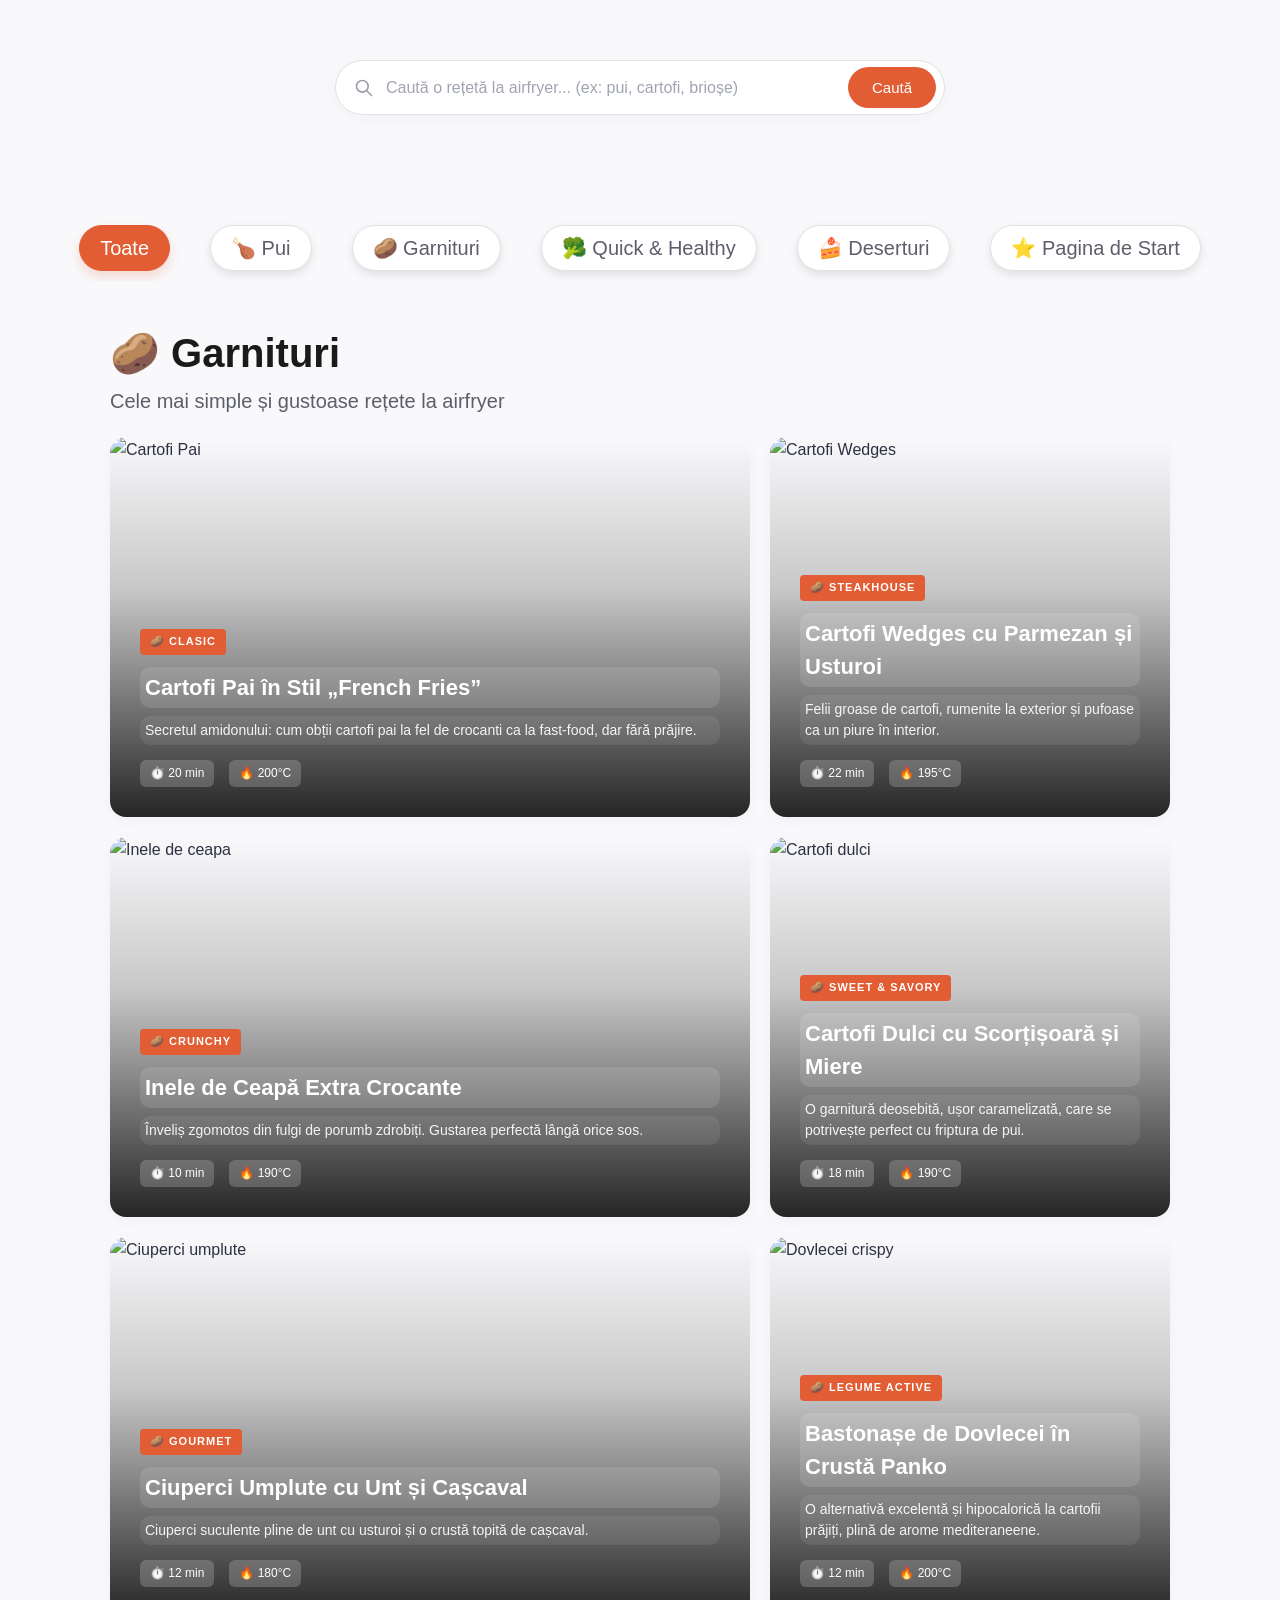
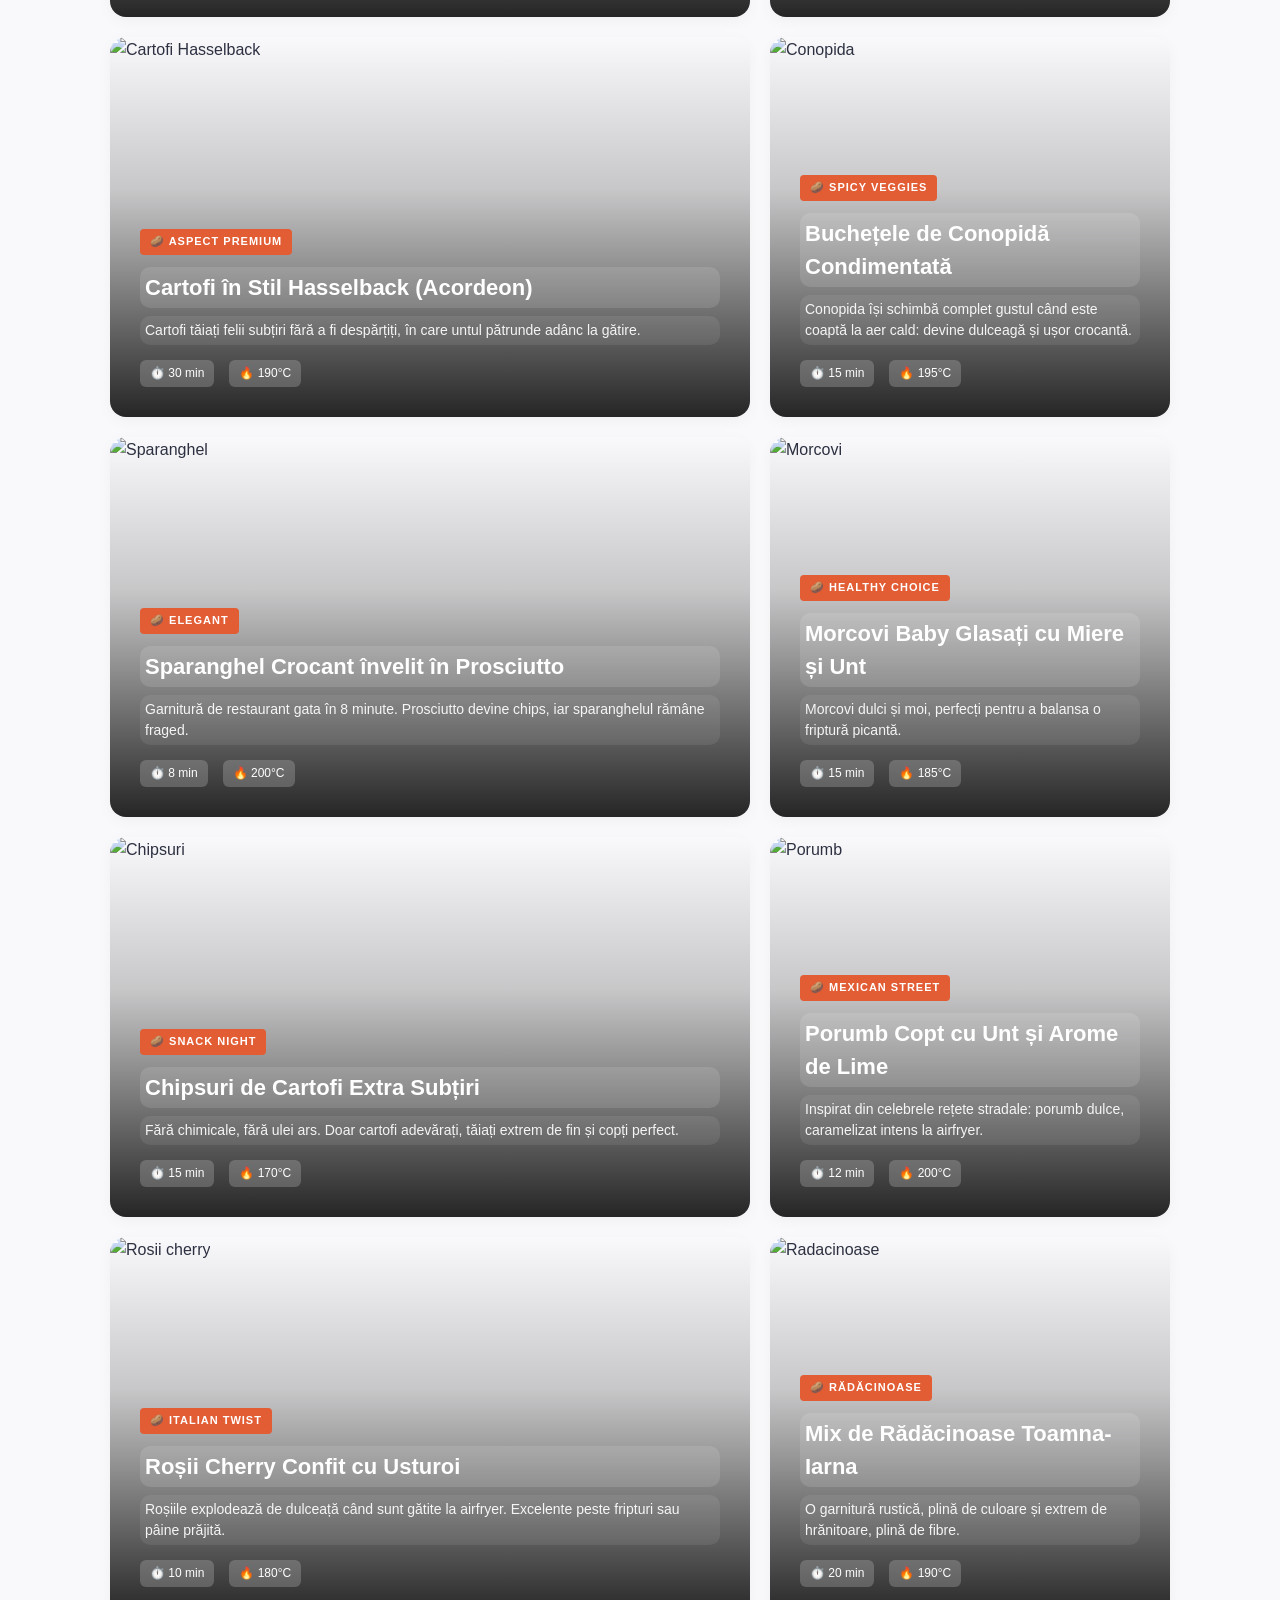
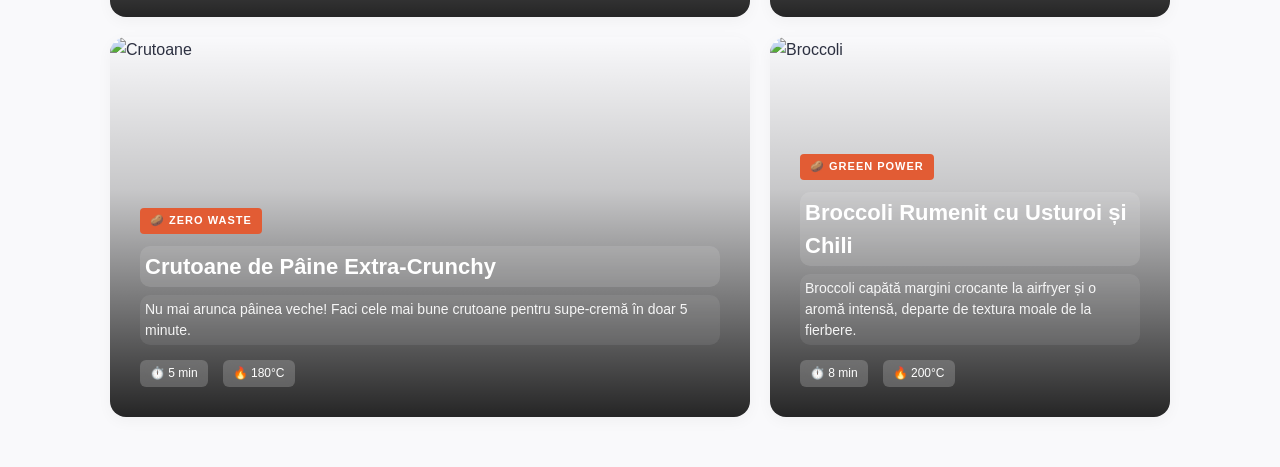
==== garnituri.html @ 23958c7d "Add files via upload" ====
<!DOCTYPE html>
<html lang="en">
<head>
    <meta charset="UTF-8">
    <meta name="viewport" content="width=device-width, initial-scale=1.0">
    <title>Retete rapide pentru airfryer</title>
    
    <link rel = "stylesheet" href = "style.css">
    <link rel = "stylesheet" href = "search_bar.css">
    <link rel = "stylesheet" href = "buttons.css">
    <link rel = "stylesheet" href = "weekly_meals.css">
</head>
<body>

    <section class="search-container">
    <div class="search-wrapper">
        <svg class="search-icon" xmlns="http://www.w3.org/2000/svg" fill="none" viewBox="0 0 24 24" stroke="currentColor">
            <path stroke-linecap="round" stroke-linejoin="round" stroke-width="2" d="M21 21l-6-6m2-5a7 7 0 11-14 0 7 7 0 0114 0z" />
        </svg>
        
        <input type="text" id="recipe-search" placeholder="Caută o rețetă la airfryer... (ex: pui, cartofi, brioșe)" autocomplete="off">
        
        <button type="button" class="search-btn">Caută</button>
    </div>
</section>

    <div class="quick-tags">
    <button class="tag-btn active">Toate</button>
    <button class="tag-btn">🍗 Pui</button>
    <button class="tag-btn">🥔 Garnituri</button>
    <button class="tag-btn">🥦 Quick & Healthy</button>
    <button class="tag-btn">🍰 Deserturi</button>
    <button class="tag-btn">⭐️ Pagina de Start</button>
</div>

<section class="weekly-highlights">
    <div class="weekly-header">
        <h2>🥔 Garnituri</h2>
        <p>Cele mai simple și gustoase rețete la airfryer</p>
    </div>

    <div class="highlights-container">
        <article class="highlight-card premium-banner">
            <img src="https://www.thespruceeats.com/thmb/IHKuXcx3uUI1IWkM_cnnQdFH-zQ=/3485x2323/filters:fill(auto,1)/how-to-make-homemade-french-fries-2215971-hero-01-02f62a016f3e4aa4b41d0c27539885c3.jpg" alt="Cartofi Pai" class="highlight-img">
    <div class="highlight-ingredients-overlay">
        <h4>🛒 Ingrediente rapide:</h4>
        <ul>
            <li>4 cartofi mari (pcurățați)</li>
            <li>1 lingură ulei de floarea soarelui</li>
            <li>1 linguriță amidon de porumb</li>
            <li>Sare & boia dulce după gust</li>
        </ul>
    </div>
    <div class="highlight-overlay">
        <span class="highlight-badge">🥔 Clasic</span>
        <h3>Cartofi Pai în Stil „French Fries”</h3>
        <p>Secretul amidonului: cum obții cartofi pai la fel de crocanti ca la fast-food, dar fără prăjire.</p>
        <div class="highlight-meta"><span>⏱️ 20 min</span><span>🔥 200°C</span></div>
    </div>
</article>

<!-- REȚETA 2: CARTOFI WEDGES CU USTUROI -->
<article class="highlight-card">
    <img src="https://sofiaeats.com/wp-content/uploads/2025/07/Baked_Garlic_Parmesan_Potato_Wedges_2.webp" alt="Cartofi Wedges" class="highlight-img">
    <div class="highlight-ingredients-overlay">
        <h4>🛒 Ingrediente rapide:</h4>
        <ul>
            <li>500g cartofi roșii cu coajă</li>
            <li>1 lingură ulei de măsline</li>
            <li>1 linguriță usturoi pudră & rozmarin</li>
            <li>50g parmezan ras fin</li>
        </ul>
    </div>
    <div class="highlight-overlay">
        <span class="highlight-badge">🥔 Steakhouse</span>
        <h3>Cartofi Wedges cu Parmezan și Usturoi</h3>
        <p>Felii groase de cartofi, rumenite la exterior și pufoase ca un piure în interior.</p>
        <div class="highlight-meta"><span>⏱️ 22 min</span><span>🔥 195°C</span></div>
    </div>
</article>

<!-- REȚETA 3: INELE DE CEAPĂ -->
<article class="highlight-card">
    <img src="https://burgerbites.be/wp-content/uploads/2020/03/onion-rings-scaled.jpg" alt="Inele de ceapa" class="highlight-img">
    <div class="highlight-ingredients-overlay">
        <h4>🛒 Ingrediente rapide:</h4>
        <ul>
            <li>2 cepe albe mari</li>
            <li>2 ouă bătute & 50g făină</li>
            <li>100g fulgi de porumb zdrobiți</li>
            <li>Sare, piper & un praf de boia</li>
        </ul>
    </div>
    <div class="highlight-overlay">
        <span class="highlight-badge">🥔 Crunchy</span>
        <h3>Inele de Ceapă Extra Crocante</h3>
        <p>Înveliș zgomotos din fulgi de porumb zdrobiți. Gustarea perfectă lângă orice sos.</p>
        <div class="highlight-meta"><span>⏱️ 10 min</span><span>🔥 190°C</span></div>
    </div>
</article>

<!-- REȚETA 4: CARTOFI DULCI CU MIERE -->
<article class="highlight-card">
    <img src="https://therecipemingle.com/wp-content/uploads/2025/08/0_1-2025-08-04T093322.227.png" alt="Cartofi dulci" class="highlight-img">
    <div class="highlight-ingredients-overlay">
        <h4>🛒 Ingrediente rapide:</h4>
        <ul>
            <li>3 cartofi dulci medii</li>
            <li>1 lingură ulei de cocos topit</li>
            <li>1/2 linguriță scorțișoară</li>
            <li>1 lingură miere (la final)</li>
        </ul>
    </div>
    <div class="highlight-overlay">
        <span class="highlight-badge">🥔 Sweet & Savory</span>
        <h3>Cartofi Dulci cu Scorțișoară și Miere</h3>
        <p>O garnitură deosebită, ușor caramelizată, care se potrivește perfect cu friptura de pui.</p>
        <div class="highlight-meta"><span>⏱️ 18 min</span><span>🔥 190°C</span></div>
    </div>
</article>

<!-- REȚETA 5: CIUPERCI UMPLUTE -->
<article class="highlight-card">
    <img src="https://recipeelite.com/wp-content/uploads/2025/07/Creamy_Crab_Stuffed_Mushrooms_2.webp" alt="Ciuperci umplute" class="highlight-img">
    <div class="highlight-ingredients-overlay">
        <h4>🛒 Ingrediente rapide:</h4>
        <ul>
            <li>8 ciuperci mari Champignon</li>
            <li>50g unt moale & 2 căței usturoi</li>
            <li>50g cașcaval sau mozzarella</li>
            <li>Pătrunjel verde tocat fin</li>
        </ul>
    </div>
    <div class="highlight-overlay">
        <span class="highlight-badge">🥔 Gourmet</span>
        <h3>Ciuperci Umplute cu Unt și Cașcaval</h3>
        <p>Ciuperci suculente pline de unt cu usturoi și o crustă topită de cașcaval.</p>
        <div class="highlight-meta"><span>⏱️ 12 min</span><span>🔥 180°C</span></div>
    </div>
</article>

<!-- REȚETA 6: DOVLECEI CRISPY PANOTAȚI -->
<article class="highlight-card">
    <img src="https://www.lyndicohen.com/wp-content/uploads/2021/10/B9D699D5-D8AF-4B80-97AF-307692609AE4_1_201_a-1-1600x1200.jpeg" alt="Dovlecei crispy" class="highlight-img">
    <div class="highlight-ingredients-overlay">
        <h4>🛒 Ingrediente rapide:</h4>
        <ul>
            <li>2 dovlecei tăiați bastonașe</li>
            <li>1 ou bătut</li>
            <li>60g pesmet Panko</li>
            <li>30g parmezan ras & oregano</li>
        </ul>
    </div>
    <div class="highlight-overlay">
        <span class="highlight-badge">🥔 Legume active</span>
        <h3>Bastonașe de Dovlecei în Crustă Panko</h3>
        <p>O alternativă excelentă și hipocalorică la cartofii prăjiți, plină de arome mediteraneene.</p>
        <div class="highlight-meta"><span>⏱️ 12 min</span><span>🔥 200°C</span></div>
    </div>
</article>

<!-- REȚETA 7: CARTOFI HASSELBACK -->
<article class="highlight-card">
    <img src="https://cdn.loveandlemons.com/wp-content/uploads/2022/12/hasselback-potatoes.jpg" alt="Cartofi Hasselback" class="highlight-img">
    <div class="highlight-ingredients-overlay">
        <h4>🛒 Ingrediente rapide:</h4>
        <ul>
            <li>4 cartofi medii egali</li>
            <li>30g unt topit</li>
            <li>Sare de mare & cimbru</li>
            <li>2 fâșii bacon mărunțit (opțional)</li>
        </ul>
    </div>
    <div class="highlight-overlay">
        <span class="highlight-badge">🥔 Aspect Premium</span>
        <h3>Cartofi în Stil Hasselback (Acordeon)</h3>
        <p>Cartofi tăiați felii subțiri fără a fi despărțiți, în care untul pătrunde adânc la gătire.</p>
        <div class="highlight-meta"><span>⏱️ 30 min</span><span>🔥 190°C</span></div>
    </div>
</article>

<!-- REȚETA 8: CONOPIDĂ RUMENITĂ SPICY -->
<article class="highlight-card">
    <img src="https://kindora.com/wp-content/uploads/2024/09/Reteta-Conopida-Crocanta-cu-Sos-Picant-de-Iaurt.jpeg" alt="Conopida" class="highlight-img">
    <div class="highlight-ingredients-overlay">
        <h4>🛒 Ingrediente rapide:</h4>
        <ul>
            <li>1 conopidă mică (buchețele)</li>
            <li>1 lingură ulei de măsline</li>
            <li>1 linguriță boia afumată & turmeric</li>
            <li>Un praf de chili & sare</li>
        </ul>
    </div>
    <div class="highlight-overlay">
        <span class="highlight-badge">🥔 Spicy Veggies</span>
        <h3>Buchețele de Conopidă Condimentată</h3>
        <p>Conopida își schimbă complet gustul când este coaptă la aer cald: devine dulceagă și ușor crocantă.</p>
        <div class="highlight-meta"><span>⏱️ 15 min</span><span>🔥 195°C</span></div>
    </article>

<!-- REȚETA 9: SPARANGHEL ÎNVELIT ÎN PROSCIUTTO -->
<article class="highlight-card">
    <img src="https://tse2.mm.bing.net/th/id/OIP.l8klqhj0h1jRFZFMlCiEYQHaE8?w=2048&h=1366&rs=1&pid=ImgDetMain&o=7&rm=3" alt="Sparanghel" class="highlight-img">
    <div class="highlight-ingredients-overlay">
        <h4>🛒 Ingrediente rapide:</h4>
        <ul>
            <li>12 tije sparanghel proaspăt</li>
            <li>6 fâșii lungi Prosciutto / Bacon</li>
            <li>1 lgț ulei de măsline</li>
            <li>Piper negru măcinat</li>
        </ul>
    </div>
    <div class="highlight-overlay">
        <span class="highlight-badge">🥔 Elegant</span>
        <h3>Sparanghel Crocant învelit în Prosciutto</h3>
        <p>Garnitură de restaurant gata în 8 minute. Prosciutto devine chips, iar sparanghelul rămâne fraged.</p>
        <div class="highlight-meta"><span>⏱️ 8 min</span><span>🔥 200°C</span></div>
    </div>
</article>

<!-- REȚETA 10: MORCOVI BABY CARAMELIZAȚI -->
<article class="highlight-card">
    <img src="https://cdn-aboak.nitrocdn.com/QJsLnWfsWAiuukSIMowyVEHtotvSQZoR/assets/images/optimized/rev-ca18e1d/www.slenderkitchen.com/sites/default/files/styles/featured_1500/public/recipe_images/honey-roasted-baby-carrots.jpg" alt="Morcovi" class="highlight-img">
    <div class="highlight-ingredients-overlay">
        <h4>🛒 Ingrediente rapide:</h4>
        <ul>
            <li>400g morcovi baby</li>
            <li>1 lingură unt topit</li>
            <li>1 lingură sirop de arțar sau miere</li>
            <li>Un praf de sare & nucșoară</li>
        </ul>
    </div>
    <div class="highlight-overlay">
        <span class="highlight-badge">🥔 Healthy Choice</span>
        <h3>Morcovi Baby Glasați cu Miere și Unt</h3>
        <p>Morcovi dulci și moi, perfecți pentru a balansa o friptură picantă.</p>
        <div class="highlight-meta"><span>⏱️ 15 min</span><span>🔥 185°C</span></div>
    </div>
</article>

<!-- REȚETA 11: CHIPSURI DE CARTOFI REALI -->
<article class="highlight-card">
    <img src="https://tse3.mm.bing.net/th/id/OIP.N56xJzlBSMK2uOkl2n6uJwHaLH?rs=1&pid=ImgDetMain&o=7&rm=3" alt="Chipsuri" class="highlight-img">
    <div class="highlight-ingredients-overlay">
        <h4>🛒 Ingrediente rapide:</h4>
        <ul>
            <li>2 cartofi albi mari</li>
            <li>1 linguriță ulei de măsline</li>
            <li>Sare fină de masă</li>
            <li>*Feliator tip mandolină (obligatoriu)</li>
        </ul>
    </div>
    <div class="highlight-overlay">
        <span class="highlight-badge">🥔 Snack Night</span>
        <h3>Chipsuri de Cartofi Extra Subțiri</h3>
        <p>Fără chimicale, fără ulei ars. Doar cartofi adevărați, tăiați extrem de fin și copți perfect.</p>
        <div class="highlight-meta"><span>⏱️ 15 min</span><span>🔥 170°C</span></div>
    </div>
</article>

<!-- REȚETA 12: PORUMB COPT CU UNT ȘI CHILI -->
<article class="highlight-card">
    <img src="https://th.bing.com/th?id=OIF.x7rt684l7cScpPN8P%2bGtOw&rs=1&pid=ImgDetMain&o=7&rm=3" alt="Porumb" class="highlight-img">
    <div class="highlight-ingredients-overlay">
        <h4>🛒 Ingrediente rapide:</h4>
        <ul>
            <li>2 știuleți de porumb prefiert</li>
            <li>20g unt topit</li>
            <li>1/2 linguriță fulgi de chilli / boia</li>
            <li>Zeamă de lime (la final)</li>
        </ul>
    </div>
    <div class="highlight-overlay">
        <span class="highlight-badge">🥔 Mexican Street</span>
        <h3>Porumb Copt cu Unt și Arome de Lime</h3>
        <p>Inspirat din celebrele rețete stradale: porumb dulce, caramelizat intens la airfryer.</p>
        <div class="highlight-meta"><span>⏱️ 12 min</span><span>🔥 200°C</span></div>
    </div>
</article>

<!-- REȚETA 13: ROȘII CHERRY SOTATE CU BUSUIOC -->
<article class="highlight-card">
    <img src="https://tse1.explicit.bing.net/th/id/OIP.8s5de_efPH1kBMZvjHCyYgHaLH?rs=1&pid=ImgDetMain&o=7&rm=3" alt="Rosii cherry" class="highlight-img">
    <div class="highlight-ingredients-overlay">
        <h4>🛒 Ingrediente rapide:</h4>
        <ul>
            <li>250g roșii cherry întregi</li>
            <li>1 lingură ulei măsline extra virgin</li>
            <li>2 căței usturoi feliați fin</li>
            <li>Busuioc proaspăt & oțet balsamic</li>
        </ul>
    </div>
    <div class="highlight-overlay">
        <span class="highlight-badge">🥔 Italian Twist</span>
        <h3>Roșii Cherry Confit cu Usturoi</h3>
        <p>Roșiile explodează de dulceață când sunt gătite la airfryer. Excelente peste fripturi sau pâine prăjită.</p>
        <div class="highlight-meta"><span>⏱️ 10 min</span><span>🔥 180°C</span></div>
    </div>
</article>

<!-- REȚETA 14: PASTRÂNAC ȘI SFECLĂ LA CUPTOR -->
<article class="highlight-card">
    <img src="https://www.dietvsdisease.org/wp-content/uploads/2018/02/Roast-Vegetables--768x961.jpg" alt="Radacinoase" class="highlight-img">
    <div class="highlight-ingredients-overlay">
        <h4>🛒 Ingrediente rapide:</h4>
        <ul>
            <li>2 pastrânaci tăiați bastoane</li>
            <li>1 sfeclă roșie cubulețe</li>
            <li>1 lingură ulei măsline & cimbru</li>
            <li>1 linguriță oțet balsamic (pentru sfeclă)</li>
        </ul>
    </div>
    <div class="highlight-overlay">
        <span class="highlight-badge">🥔 Rădăcinoase</span>
        <h3>Mix de Rădăcinoase Toamna-Iarna</h3>
        <p>O garnitură rustică, plină de culoare și extrem de hrănitoare, plină de fibre.</p>
        <div class="highlight-meta"><span>⏱️ 20 min</span><span>🔥 190°C</span></div>
    </div>
</article>

<!-- REȚETA 15: CRUTOANE DE CASĂ CU IERBURI -->
<article class="highlight-card">
    <img src="https://4.bp.blogspot.com/-BW-HWSEhhzQ/WrQ3JeI8sbI/AAAAAAAADBU/XO4yosiT7Gcc_k4ydsZbfjoXOScj1r5pACLcBGAs/s1600/4.jpg" alt="Crutoane" class="highlight-img">
    <div class="highlight-ingredients-overlay">
        <h4>🛒 Ingrediente rapide:</h4>
        <ul>
            <li>4 felii de pâine veche (cuburi)</li>
            <li>1.5 lingură ulei măsline</li>
            <li>1 linguriță ierburi italienești (busuioc/oregano)</li>
            <li>Un praf de sare & usturoi pudră</li>
        </ul>
    </div>
    <div class="highlight-overlay">
        <span class="highlight-badge">🥔 Zero Waste</span>
        <h3>Crutoane de Pâine Extra-Crunchy</h3>
        <p>Nu mai arunca pâinea veche! Faci cele mai bune crutoane pentru supe-cremă în doar 5 minute.</p>
        <div class="highlight-meta"><span>⏱️ 5 min</span><span>🔥 180°C</span></div>
    </div>
</article>

<!-- REȚETA 16: BROCCOLI CU ARDEI IUTE ȘI USTUROI -->
<article class="highlight-card">
    <img src="https://tse4.mm.bing.net/th/id/OIP.Q68aSOHyNBH7mlT7ln7MDgHaHa?rs=1&pid=ImgDetMain&o=7&rm=3" alt="Broccoli" class="highlight-img">
    <div class="highlight-ingredients-overlay">
        <h4>🛒 Ingrediente rapide:</h4>
        <ul>
            <li>1 căpățână mică de broccoli</li>
            <li>1 lingură ulei măsline</li>
            <li>2 căței usturoi pisați</li>
            <li>Fulgi de ardei iute (chilli) & sare</li>
        </ul>
    </div>
    <div class="highlight-overlay">
        <span class="highlight-badge">🥔 Green Power</span>
        <h3>Broccoli Rumenit cu Usturoi și Chili</h3>
        <p>Broccoli capătă margini crocante la airfryer și o aromă intensă, departe de textura moale de la fierbere.</p>
        <div class="highlight-meta"><span>⏱️ 8 min</span><span>🔥 200°C</span></div>
    </div>
        </article>
    </div>
</section>
    
    <script src = "index.js"> </script>
</body>
</html>
---- style.css ----
* {
    box-sizing: border-box;
    margin: 0;
    padding: 0;
}

body {
    background-color: #f9f9fb; /* Fundal off-white modern */
    font-family: 'Inter', -apple-system, BlinkMacSystemFont, sans-serif;
    color: #2d3142;
    line-height: 1.6;
    padding-bottom: 40px; /* Spațiu la baza paginii */
}
---- search_bar.css ----
.search-container {
    width: 100%;
    max-width: 650px; 
    margin: 60px auto 100px auto; /* Spațiere generoasă sus */
    padding: 0 20px;
}

.search-wrapper {
    display: flex;
    align-items: center;
    background: #ffffff;
    padding: 6px 8px 6px 18px; 
    border-radius: 50px; 
    border: 1px solid #e1e1e6; 
    box-shadow: 0 4px 20px rgba(0, 0, 0, 0.03); 
    transition: all 0.3s ease;
}

.search-wrapper:focus-within {
    border-color: #e25c34;
    box-shadow: 0 8px 25px rgba(226, 92, 52, 0.12); 
}

.search-icon {
    width: 20px;
    height: 20px;
    color: #9aa0a6; 
    margin-right: 12px;
    flex-shrink: 0;
    transition: color 0.3s ease;
}

.search-wrapper:focus-within .search-icon {
    color: #e25c34; 
}

#recipe-search {
    border: none;
    outline: none;
    width: 100%;
    font-family: inherit; 
    font-size: 16px;
    color: #1a1a1a;
    background: transparent;
}

#recipe-search::placeholder {
    color: #a0a5b1;
}

.search-btn {
    background: #e25c34; 
    color: white;
    border: none;
    outline: none;
    padding: 12px 24px;
    border-radius: 50px;
    font-family: inherit;
    font-weight: 500;
    font-size: 15px;
    cursor: pointer;
    transition: background 0.2s ease, transform 0.1s ease;
}

.search-btn:hover {
    background: #cb4f2a; 
}

.search-btn:active {
    transform: scale(0.97); 
}
---- buttons.css ----
.quick-tags {
    display: flex;
    justify-content: center; /* Centrează butoanele pe desktop */
    gap: 40px; /* Spațiu egal între pastile */
    margin: 20px auto;
    padding: 10px 20px;
    max-width: 3000px;
    
    /* Optimizare mobil: dacă sunt prea multe tag-uri, se face scroll pe orizontală */
    overflow-x: auto;
    white-space: nowrap;
    scrollbar-width: none; /* Ascunde scrollbar-ul pe Firefox */
}

/* Ascunde scrollbar-ul pe Chrome, Safari și Edge pentru un look minimalist */
.quick-tags::-webkit-scrollbar {
    display: none;
}

/* Stilul de bază pentru fiecare pastilă (Buton inactiv) */
.tag-btn {
    font-size: 20px;
    font-weight: 500;
    font-family: inherit;
    color: #5c5e69;
    background-color: #ffffff; /* Fundal alb curat */
    padding: 10px 20px;
    border-radius: 50px; /*rotunjeste colturile*/
    border: 1px solid #e1e1e6;
    cursor: pointer;
    transition: all 0.25s ease;
    flex-shrink: 0; /* impiedica deformarea pe mobil */

    box-shadow: 0 4px 10px rgba(0, 0, 0, 0.1);
    transition: all 0.3s ease;
}

.tag-btn:active {
    transform: scale(0.97);
}

/* Efectul la hover pe butoane */
.tag-btn:hover {
    border-color: #e25c34;
    color: #e25c34;
    background-color: rgba(226, 92, 52, 0.03); /* Un fundal portocaliu extrem de șters */

    transform: translateY(-1px);
}

/* Stilul pentru butonul activ/selectat (clasa .active din HTML) */
.tag-btn.active {
    background-color: #e25c34;
    color: #ffffff;
    border-color: #e25c34;
    box-shadow: 0 6px 12px rgba(226, 92, 52, 0.2); 
    transform: none;
    
}

.tag-btn.active:hover{
    background: #cb4f2a;

    transform: translateY(-1.3px);
}
---- weekly_meals.css ----
.weekly-highlights {
    max-width: 1100px;
    margin: 40px auto 10px auto;
    padding: 0 20px;
}

.weekly-header {
    margin-bottom: 20px;
}

.weekly-header h2 {
    font-size: 40px;
    font-family: sans-serif, 'Inter', -apple-system, BlinkMacSystemFont;
    font-weight: 600;
    color: #1a1a1a;
}

.weekly-header p {
    font-size: 20px;
    color: #5c5e69;
    font-family: sans-serif, 'Inter', -apple-system, BlinkMacSystemFont;
}

/* Containerul folosește Grid pentru a pune cele 2 bannere unul lângă altul */
.highlights-container {
    display: grid;
    grid-template-columns: 1.6fr 1fr; /* Primul card e mai lat decât al doilea (asimetrie premium) */
    gap: 20px;
}

/* Pe ecrane mai mici (tablete/telefoane), le punem unul sub altul */
@media (max-width: 768px) {
    .highlights-container {
        grid-template-columns: 1fr;
    }
}

.highlight-card {
    position: relative;
    height: 380px; /* Înălțime fixă generoasă */
    border-radius: 16px;
    overflow: hidden;
    box-shadow: 0 4px 15px rgba(0, 0, 0, 0.04);
    cursor: pointer;
    transition: transform 0.3s ease, box-shadow 0.3s ease;
}

.highlight-card:hover {
    transform: translateY(-4px);
    box-shadow: 0 12px 30px rgba(0, 0, 0, 0.12);
}

.highlight-img {
    width: 100%;
    height: 100%;
    object-fit: cover;
    transition: transform 0.5s ease;
}

.highlight-card:hover .highlight-img {
    transform: scale(1.03);
}

/* Gradientul întunecat de peste imagine care face textul alb lizibil */
.highlight-overlay {
    position: absolute;
    bottom: 0;
    left: 0;
    width: 100%;
    height: 100%;
    /* Gradient de la transparent (sus) la negru opac 85% (jos) */
    background: linear-gradient(to top, rgba(0, 0, 0, 0.85) 0%, rgba(0, 0, 0, 0.2) 60%, transparent 100%);
    padding: 30px;
    display: flex;
    flex-direction: column;
    justify-content: flex-end; /* Împinge textul la baza cardului */
    color: #ffffff;
    /* Adăugat tranziție pentru o dispariție fluidă la hover */
    transition: opacity 0.3s ease, transform 0.3s ease; 
}

.highlight-badge {
    align-self: flex-start; /* Se micșorează pe lățimea textului său */
    background: #e25c34; /* Culoarea de accent portocalie */
    color: #ffffff;
    font-size: 11px;
    text-transform: uppercase;
    letter-spacing: 1px;
    font-weight: 700;
    padding: 4px 10px;
    border-radius: 4px;
    margin-bottom: 12px;
}

.highlight-overlay h3 {
    font-size: 22px;
    font-weight: 600;
    padding: 4px 5px;
    margin-bottom: 8px;
    line-height: 1.5;
    background: rgba(255, 255, 255, 0.121);
    background-size: auto;
    border-radius: 10px;
    backdrop-filter: blur(1.3px);
}

.highlight-overlay p {
    font-size: 14px;
    background: rgba(255, 255, 255, 0.082);
    padding: 4px 5px;
    background-size: auto;
    border-radius: 10px;
    line-height: 1.5; /* Definim clar înălțimea unui rând (aprox. 20px) */
    color: rgba(255, 255, 255, 0.93);
    margin-bottom: 15px;
    overflow: hidden;   /* Ascunde tot ce depășește cele 2 rânduri */
    font-weight: 500;
    backdrop-filter: blur(1.3px);
}

.highlight-meta {
    display: flex;
    gap: 15px;
}

.highlight-meta span {
    font-size: 12px;
    background: rgba(255, 255, 255, 0.2);
    backdrop-filter: blur(5px);
    padding: 4px 10px;
    border-radius: 6px;
    font-weight: 500;
}

/* ==========================================================================
   STRATUL NOU: INGREDIENTE LA HOVER (INTEGRAT DIRECT)
   ========================================================================== */

.highlight-ingredients-overlay {
    position: absolute;
    top: 0;
    left: 0;
    width: 100%;
    height: 100%;
    background: rgba(0, 0, 0, 0.781); /* Un fundal întunecat premium deep blue/gri */
    padding: 35px;
    display: flex;
    flex-direction: column;
    justify-content: flex-start;
    opacity: 0;
    visibility: hidden;
    transition: all 0.35s cubic-bezier(0.25, 0.46, 0.45, 0.94);
    z-index: 5; /* Se așază deasupra textului vechi */
}

/* Titlul listei de ingrediente */
.highlight-ingredients-overlay h4 {
    font-size: 18px;
    font-weight: 600;
    color: #e25c34; /* Portocaliul de accent */
    margin-bottom: 18px;
    border-bottom: 1px solid rgba(255, 255, 255, 0.1);
    padding-bottom: 8px;
    font-family: sans-serif, 'Inter';
}

.highlight-ingredients-overlay ul {
    list-style: none;
}

.highlight-ingredients-overlay ul li {
    font-size: 17px;
    color: rgba(255, 255, 255, 0.9);
    margin-bottom: 10px;
    position: relative;
    padding-left: 20px;
    font-family: sans-serif, 'Inter';
    font-weight: 500;
}

/* Bulinele portocalii custom */
.highlight-ingredients-overlay ul li::before {
    content: "•";
    position: absolute;
    left: 0;
    color: #e25c34;
    font-weight: bold;
    font-size: 40px;
    line-height: 0.6;
}

/* --- LOGICA DE INTERACȚIUNE LA HOVER --- */

/* 1. Când punem mouse-ul pe card, afișăm ingredientele fluid */
.highlight-card:hover .highlight-ingredients-overlay {
    opacity: 1;
    visibility: visible;
}

/* 2. În același timp, estompăm textul original și îl coborâm subtil */
.highlight-card:hover .highlight-overlay {
    opacity: 0;
    transform: translateY(15px);
}
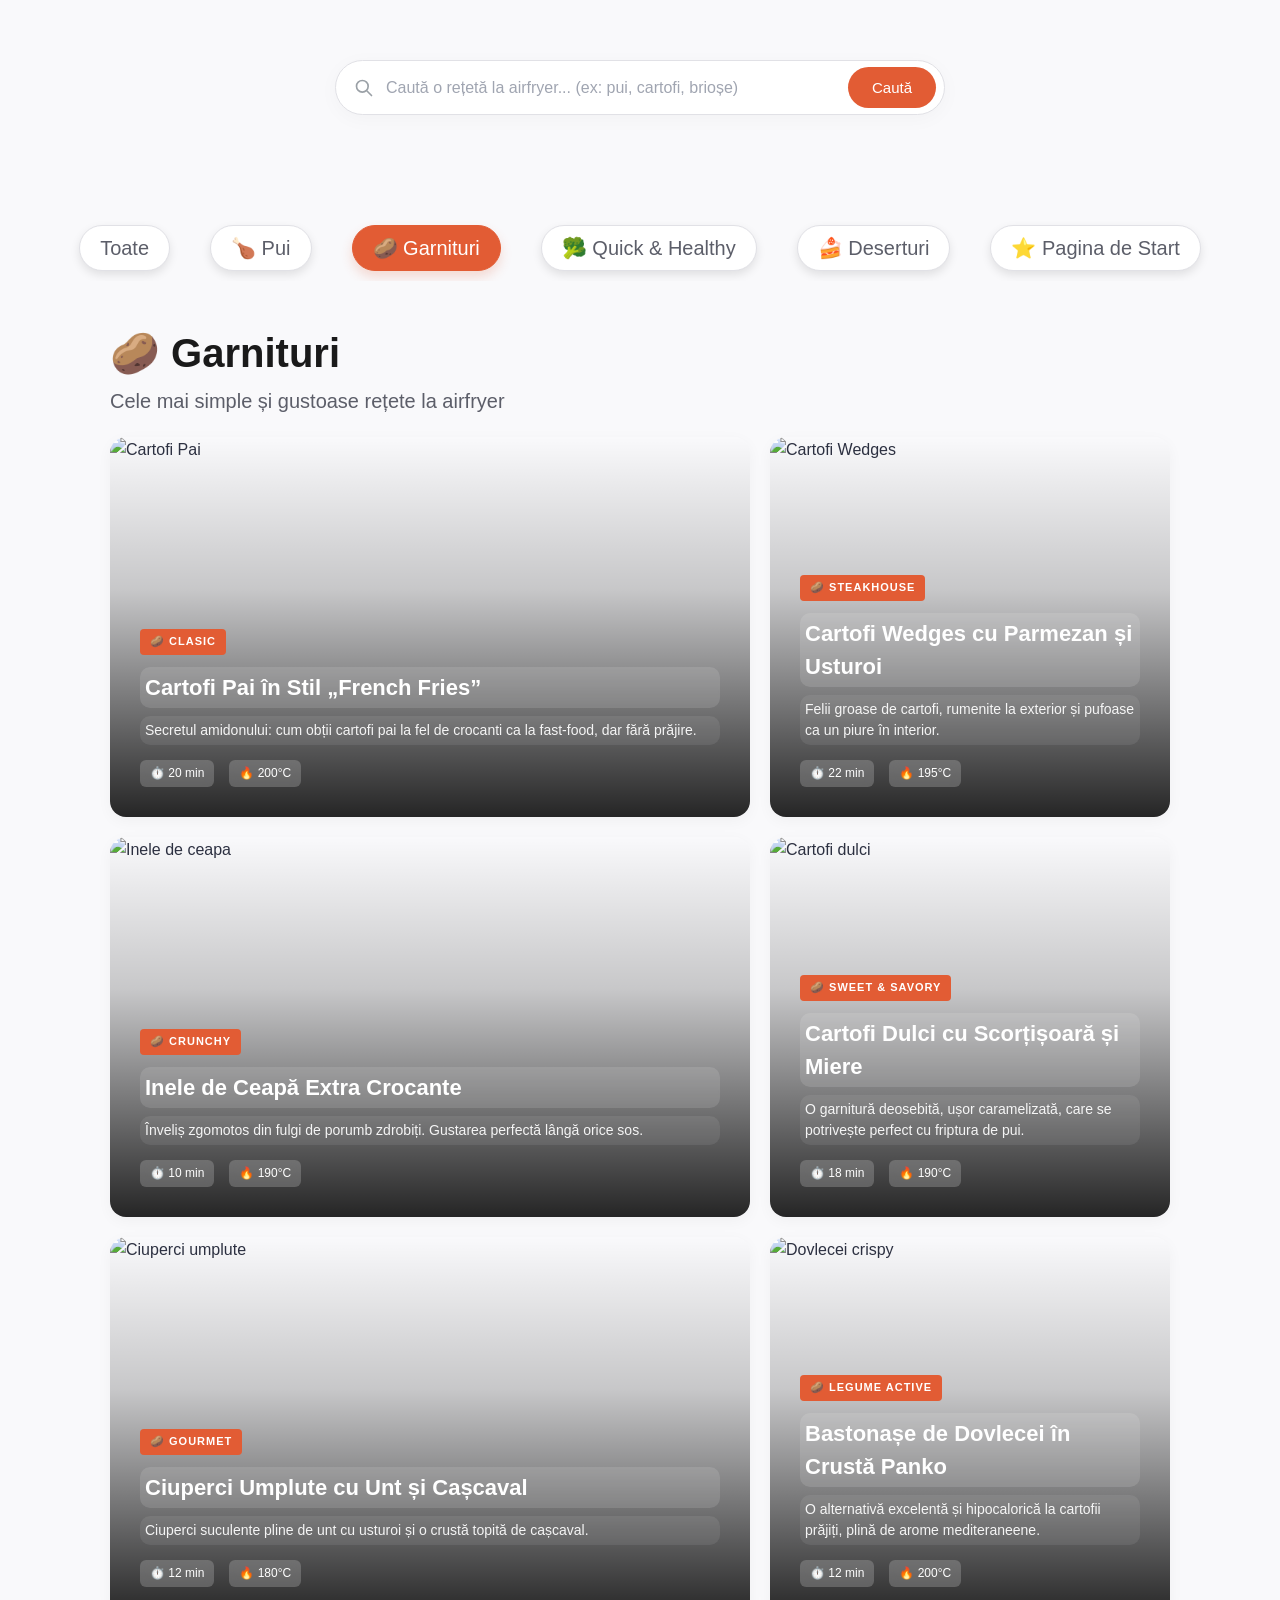
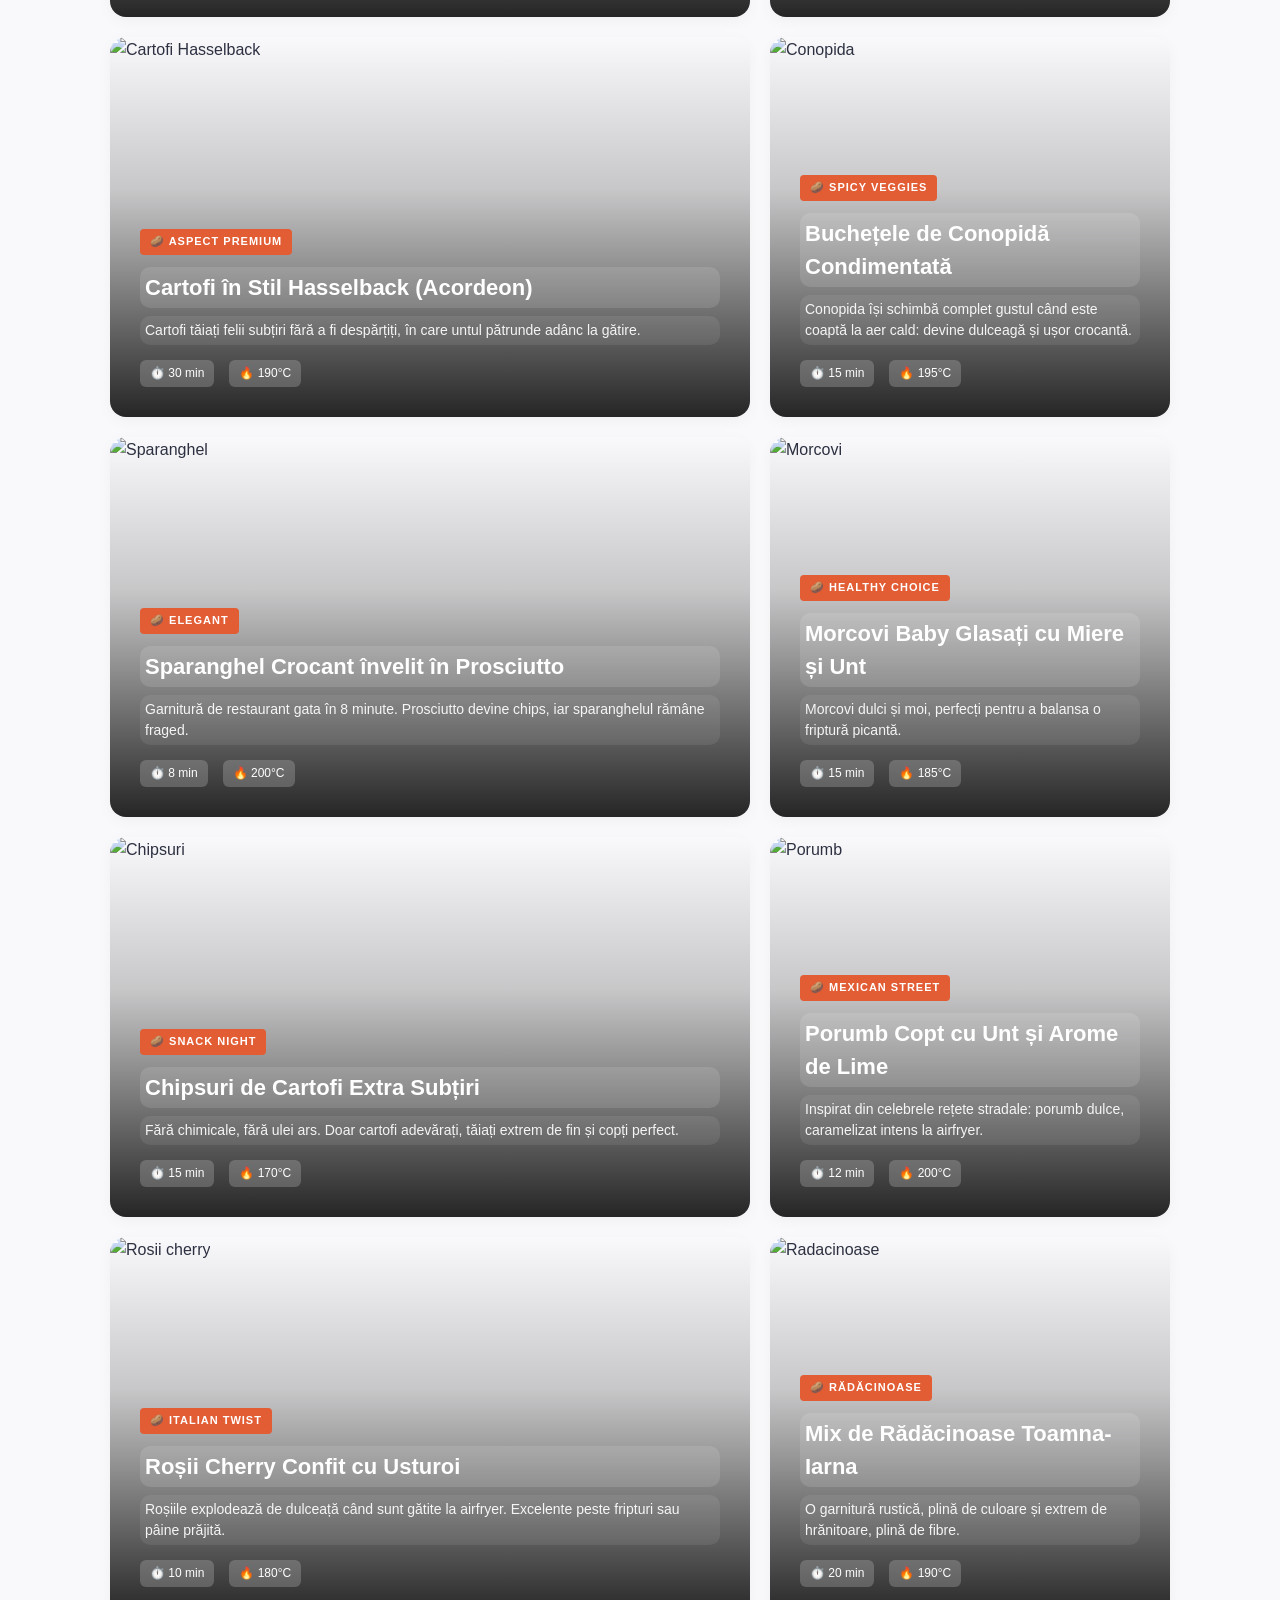
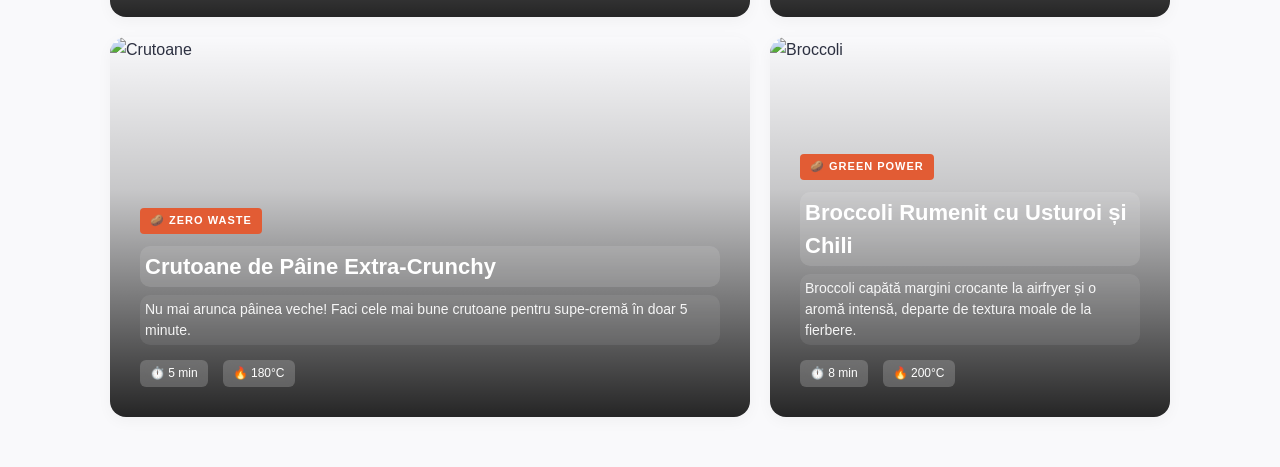
==== commit dd1d592c: "Update garnituri.html all recipes + selected button" ====
--- a/garnituri.html
+++ b/garnituri.html
@@ -25,9 +25,9 @@
 </section>
 
     <div class="quick-tags">
-    <button class="tag-btn active">Toate</button>
+    <button class="tag-btn">Toate</button>
     <button class="tag-btn">🍗 Pui</button>
-    <button class="tag-btn">🥔 Garnituri</button>
+    <button class="tag-btn active">🥔 Garnituri</button>
     <button class="tag-btn">🥦 Quick & Healthy</button>
     <button class="tag-btn">🍰 Deserturi</button>
     <button class="tag-btn">⭐️ Pagina de Start</button>
@@ -360,6 +360,10 @@
     </div>
 </section>
     
+    <div id="no-results-message" style="display: none; text-align: center; padding: 40px 20px; font-size: 1.2rem; color: #666; width: 100%;">
+    🔍 Nu am găsit nicio rețetă pentru căutarea ta. Încearcă altceva!
+    </div>     
+
     <script src = "index.js"> </script>
 </body>
-</html>+</html>
